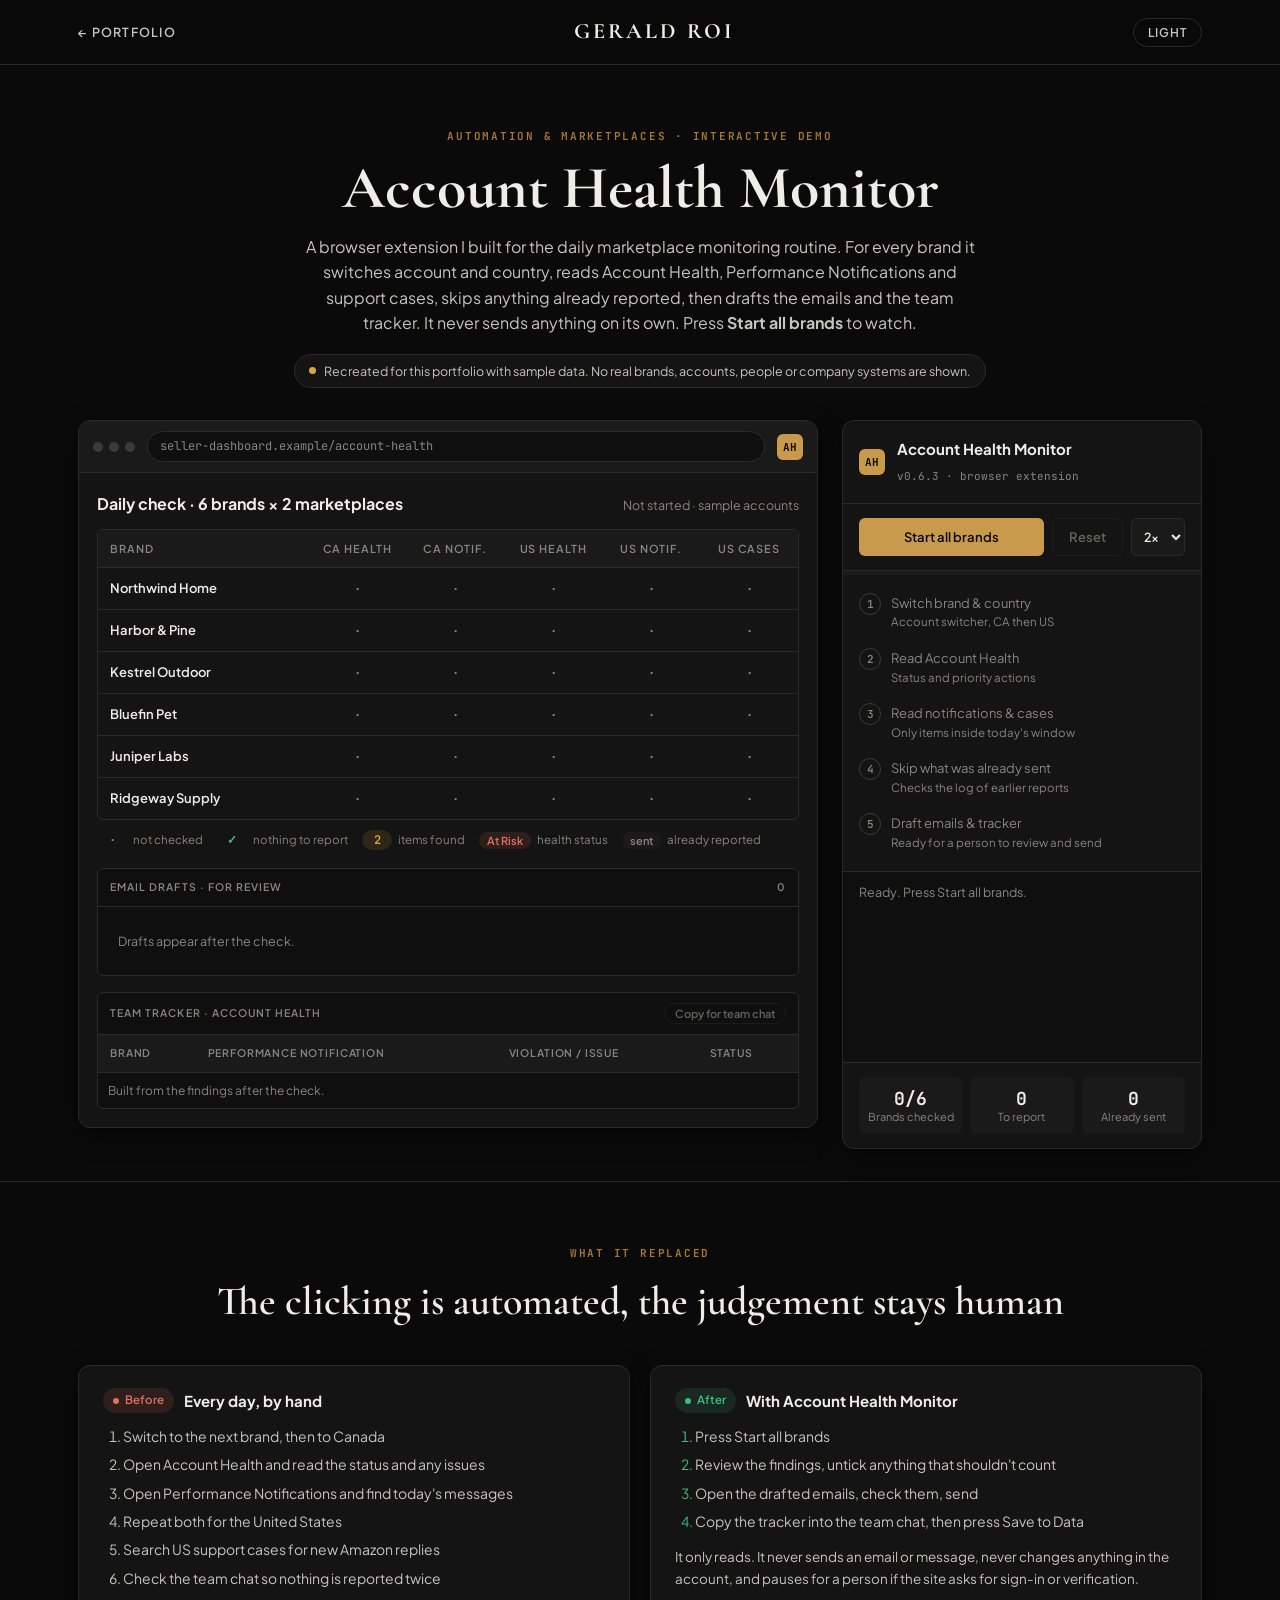
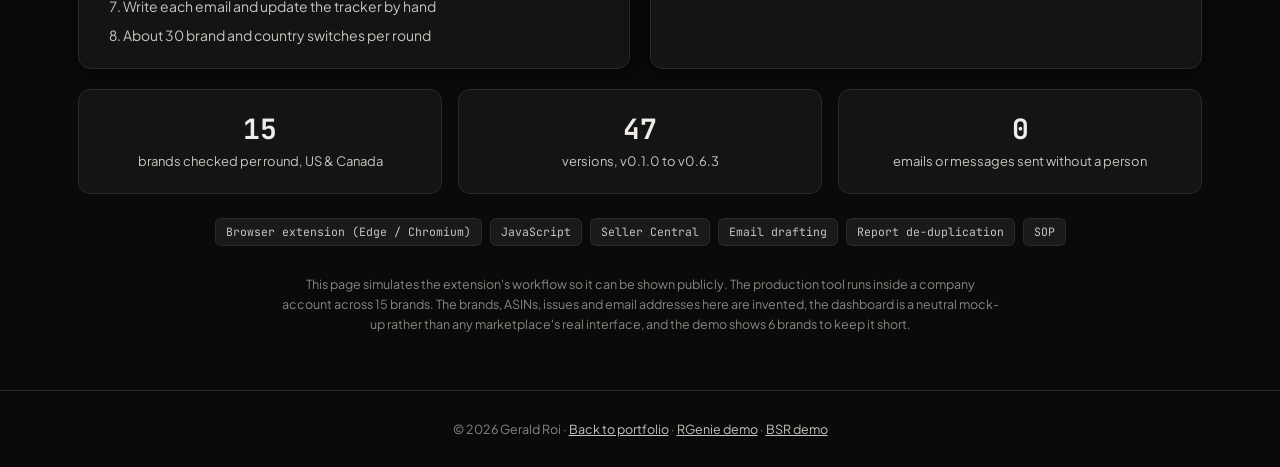
==== account-health-demo/index.html @ fee36bf5 "Add Account Health Monitor and BSR Monitoring demos; split their card - account-health-demo/: 6 samp" ====
<!DOCTYPE html>
<html lang="en">
<head>
  <meta charset="UTF-8">
  <meta name="viewport" content="width=device-width, initial-scale=1.0">
  <title>Account Health Monitor Demo | Gerald Roi</title>
  <meta name="description" content="Interactive demo of Account Health Monitor, a browser extension Gerald Roi built to run daily marketplace account health, notification and support case checks across many brands. Runs on sample data.">
  <meta name="theme-color" content="#0A0A0A">
  <meta property="og:type" content="website">
  <meta property="og:title" content="Account Health Monitor – Interactive Demo">
  <meta property="og:description" content="Watch a browser extension check 6 sample brands across two marketplaces, skip what was already reported, and draft the emails and team tracker. Sample data.">
  <meta property="og:url" content="https://dcxgerald.github.io/portfolio/account-health-demo/">
  <link rel="icon" href="data:image/svg+xml,%3Csvg xmlns='http://www.w3.org/2000/svg' viewBox='0 0 64 64'%3E%3Crect width='64' height='64' rx='12' fill='%230A0A0A'/%3E%3Ctext x='32' y='42' text-anchor='middle' font-family='Georgia,serif' font-size='28' font-weight='700' fill='%23C99A4B'%3EGR%3C/text%3E%3C/svg%3E">
  <link rel="preconnect" href="https://fonts.googleapis.com">
  <link rel="preconnect" href="https://fonts.gstatic.com" crossorigin>
  <link href="https://fonts.googleapis.com/css2?family=Cormorant+Garamond:wght@600;700&family=JetBrains+Mono:wght@400;500;600&family=Plus+Jakarta+Sans:wght@400;500;600;700&display=swap" rel="stylesheet">
  <script>
    (function(){ try { document.documentElement.setAttribute('data-theme', localStorage.getItem('theme') || 'dark'); } catch(e){ document.documentElement.setAttribute('data-theme','dark'); } })();
  </script>
  <link rel="stylesheet" href="../demo-assets/demo.css">
  <style>
    /* Brand x check grid */
    .grid-table { min-width: 0; table-layout: fixed; }
    .grid-table th, .grid-table td { text-align: center; padding: 10px 6px; }
    .grid-table th:first-child, .grid-table td:first-child { text-align: left; padding-left: 12px; width: 30%; }
    .grid-table td:first-child { color: var(--ink-primary); font-weight: 600; }
    .cell { display: inline-flex; min-width: 30px; justify-content: center; align-items: center; padding: 2px 8px; border-radius: 999px; font: 600 12px var(--font-mono); color: var(--ink-muted); white-space: nowrap; }
    .cell.busy { color: var(--info); background: var(--info-bg); animation: pulse 1s ease-in-out infinite; }
    .cell.clean { color: var(--ok); }
    .cell.found { color: var(--warn); background: var(--warn-bg); }
    .cell.risk { color: var(--bad); background: var(--bad-bg); font-family: var(--font-sans); font-size: 11px; }
    .cell.sent { color: var(--ink-muted); background: var(--bg-subtle); font-family: var(--font-sans); font-size: 11px; }
    .legend { display: flex; flex-wrap: wrap; gap: 6px 14px; margin-top: 10px; font-size: 11.5px; color: var(--ink-muted); }
    .legend span { display: inline-flex; gap: 6px; align-items: center; }

    /* Output area */
    .outputs { display: grid; grid-template-columns: minmax(0, 1fr); gap: 16px; padding: 0 18px 18px; }
    .out { min-width: 0; border: 1px solid var(--border-subtle); border-radius: var(--radius-sm); background: var(--bg-inset); }
    .out h3 { font-size: 10.5px; letter-spacing: .1em; text-transform: uppercase; color: var(--ink-muted); font-weight: 600; padding: 10px 12px; border-bottom: 1px solid var(--border-subtle); display: flex; justify-content: space-between; gap: 8px; align-items: center; }
    .out .empty { padding: 16px 12px; font-size: 12.5px; color: var(--ink-muted); }
    .drafts { list-style: none; padding: 8px; display: grid; gap: 8px; }
    .draft { border: 1px solid var(--border-subtle); border-radius: var(--radius-sm); background: var(--bg-surface); padding: 10px 12px; font-size: 12.5px; }
    .draft .to { font-size: 11.5px; color: var(--ink-muted); }
    .draft .subj { font-family: var(--font-mono); font-size: 12px; color: var(--ink-primary); margin-top: 3px; word-break: break-word; }
    .tracker { width: 100%; border-collapse: collapse; font-size: 12px; min-width: 520px; }
    .tracker th { font-size: 10.5px; }
    .tracker td { padding: 8px 10px; font-size: 12px; vertical-align: top; }
    .tracker tr.orange td { color: #E08A3C; font-weight: 700; }
    .tracker tr.blue td { color: #5B9BD5; font-weight: 700; }
    :root[data-theme="light"] .tracker tr.orange td { color: #B85F12; }
    :root[data-theme="light"] .tracker tr.blue td { color: #1F5F99; }
    .tracker td.issue { font-family: var(--font-mono); font-size: 11px; white-space: pre-line; }
    .copy-btn { background: none; border: 1px solid var(--border-subtle); color: var(--ink-secondary); border-radius: 999px; padding: 3px 10px; font: 600 11px var(--font-sans); letter-spacing: 0; text-transform: none; cursor: pointer; }
    .copy-btn:hover:not(:disabled) { color: var(--ink-primary); border-color: var(--border-strong); }
    .copy-btn:disabled { opacity: .45; cursor: not-allowed; }
    .chip-sent { display: inline-block; margin-left: 6px; font: 600 10.5px var(--font-sans); color: var(--ink-muted); background: var(--bg-subtle); border-radius: 999px; padding: 1px 8px; }
    @media (max-width: 640px) { .outputs { padding: 0 12px 12px; } .grid-table th, .grid-table td { padding: 8px 3px; font-size: 11px; } .grid-table th { font-size: 9.5px; letter-spacing: .02em; } .cell { min-width: 0; padding: 2px 5px; } }
  </style>
</head>
<body>
  <header>
    <div class="container nav">
      <a class="back" href="../#works">&larr; Portfolio</a>
      <a class="brand" href="../">Gerald Roi</a>
      <button class="theme-btn" id="themeBtn" type="button" aria-label="Switch between dark and light mode"></button>
    </div>
  </header>

  <main>
    <section class="intro container">
      <span class="eyebrow">Automation &amp; Marketplaces · Interactive demo</span>
      <h1>Account Health Monitor</h1>
      <p class="lead">A browser extension I built for the daily marketplace monitoring routine. For every brand it switches account and country, reads Account Health, Performance Notifications and support cases, skips anything already reported, then drafts the emails and the team tracker. It never sends anything on its own. Press <strong>Start all brands</strong> to watch.</p>
      <span class="notice"><span class="dot"></span>Recreated for this portfolio with sample data. No real brands, accounts, people or company systems are shown.</span>
    </section>

    <section class="container demo" aria-label="Account Health Monitor demo">
      <div class="panel">
        <div class="chrome-bar">
          <div class="lights" aria-hidden="true"><span></span><span></span><span></span></div>
          <div class="url" id="url">seller-dashboard.example/account-health</div>
          <div class="ext-icon" id="extIcon" title="Account Health Monitor" aria-hidden="true">AH</div>
        </div>
        <div class="portal">
          <div class="portal-title">
            <h2>Daily check · 6 brands × 2 marketplaces</h2>
            <span id="portalCount">Not started · sample accounts</span>
          </div>
          <div class="table-wrap">
            <table class="grid-table" aria-label="Check results by brand">
              <thead><tr><th>Brand</th><th>CA health</th><th>CA notif.</th><th>US health</th><th>US notif.</th><th>US cases</th></tr></thead>
              <tbody id="grid"></tbody>
            </table>
          </div>
          <div class="legend" aria-hidden="true">
            <span><span class="cell">·</span>not checked</span>
            <span><span class="cell clean">✓</span>nothing to report</span>
            <span><span class="cell found">2</span>items found</span>
            <span><span class="cell risk">At Risk</span>health status</span>
            <span><span class="cell sent">sent</span>already reported</span>
          </div>
        </div>
        <div class="outputs">
          <div class="out">
            <h3><span>Email drafts · for review</span><span id="draftCount">0</span></h3>
            <ul class="drafts" id="drafts"><li class="empty">Drafts appear after the check.</li></ul>
          </div>
          <div class="out">
            <h3><span>Team tracker · Account Health</span><button class="copy-btn" id="copyBtn" type="button" disabled>Copy for team chat</button></h3>
            <div class="table-wrap" style="border:0;border-radius:0">
              <table class="tracker">
                <thead><tr><th>Brand</th><th>Performance notification</th><th>Violation / issue</th><th>Status</th></tr></thead>
                <tbody id="tracker"><tr><td colspan="4" class="empty" style="color:var(--ink-muted)">Built from the findings after the check.</td></tr></tbody>
              </table>
            </div>
          </div>
        </div>
      </div>

      <aside class="panel popup" aria-label="Account Health Monitor extension panel">
        <div class="popup-top">
          <div class="ext-icon" aria-hidden="true">AH</div>
          <div><strong>Account Health Monitor</strong><small>v0.6.3 · browser extension</small></div>
        </div>
        <div class="controls">
          <button class="btn btn-primary" id="runBtn" type="button">Start all brands</button>
          <button class="btn btn-ghost" id="resetBtn" type="button" disabled>Reset</button>
          <select id="speed" aria-label="Playback speed">
            <option value="1">1x</option>
            <option value="2" selected>2x</option>
            <option value="4">4x</option>
          </select>
        </div>
        <div class="progress" aria-hidden="true"><div id="bar"></div></div>
        <ol class="steps" id="steps">
          <li data-step="1"><span class="n">1</span><span>Switch brand &amp; country<small>Account switcher, CA then US</small></span></li>
          <li data-step="2"><span class="n">2</span><span>Read Account Health<small>Status and priority actions</small></span></li>
          <li data-step="3"><span class="n">3</span><span>Read notifications &amp; cases<small>Only items inside today's window</small></span></li>
          <li data-step="4"><span class="n">4</span><span>Skip what was already sent<small>Checks the log of earlier reports</small></span></li>
          <li data-step="5"><span class="n">5</span><span>Draft emails &amp; tracker<small>Ready for a person to review and send</small></span></li>
        </ol>
        <ol class="log" id="log" aria-live="polite"><li class="idle">Ready. Press Start all brands.</li></ol>
        <div class="summary">
          <div class="stat"><b id="sBrands">0/6</b><span>Brands checked</span></div>
          <div class="stat"><b id="sItems">0</b><span>To report</span></div>
          <div class="stat"><b id="sSkipped">0</b><span>Already sent</span></div>
        </div>
      </aside>
    </section>

    <section class="explain">
      <div class="container">
        <div class="section-head">
          <span class="eyebrow">What it replaced</span>
          <h2>The clicking is automated, the judgement stays human</h2>
        </div>
        <div class="compare">
          <div class="panel">
            <h3><span class="pill s-review">Before</span> Every day, by hand</h3>
            <ol>
              <li>Switch to the next brand, then to Canada</li>
              <li>Open Account Health and read the status and any issues</li>
              <li>Open Performance Notifications and find today's messages</li>
              <li>Repeat both for the United States</li>
              <li>Search US support cases for new Amazon replies</li>
              <li>Check the team chat so nothing is reported twice</li>
              <li>Write each email and update the tracker by hand</li>
              <li>About 30 brand and country switches per round</li>
            </ol>
          </div>
          <div class="panel after">
            <h3><span class="pill s-up">After</span> With Account Health Monitor</h3>
            <ol>
              <li>Press Start all brands</li>
              <li>Review the findings, untick anything that shouldn't count</li>
              <li>Open the drafted emails, check them, send</li>
              <li>Copy the tracker into the team chat, then press Save to Data</li>
            </ol>
            <p style="margin-top:14px;font-size:13.5px;color:var(--ink-secondary)">It only reads. It never sends an email or message, never changes anything in the account, and pauses for a person if the site asks for sign-in or verification.</p>
          </div>
        </div>
        <div class="facts">
          <div class="fact"><b>15</b><span>brands checked per round, US &amp; Canada</span></div>
          <div class="fact"><b>47</b><span>versions, v0.1.0 to v0.6.3</span></div>
          <div class="fact"><b>0</b><span>emails or messages sent without a person</span></div>
        </div>
        <div class="tags">
          <span>Browser extension (Edge / Chromium)</span><span>JavaScript</span><span>Seller Central</span><span>Email drafting</span><span>Report de-duplication</span><span>SOP</span>
        </div>
        <p class="disclaimer">This page simulates the extension's workflow so it can be shown publicly. The production tool runs inside a company account across 15 brands. The brands, ASINs, issues and email addresses here are invented, the dashboard is a neutral mock-up rather than any marketplace's real interface, and the demo shows 6 brands to keep it short.</p>
      </div>
    </section>
  </main>

  <footer>
    <div class="container">© 2026 Gerald Roi · <a href="../">Back to portfolio</a> · <a href="../rgenie-demo/">RGenie demo</a> · <a href="../bsr-demo/">BSR demo</a></div>
  </footer>

  <script>
    (function(){
      var root = document.documentElement, meta = document.querySelector('meta[name="theme-color"]');
      function setTheme(t){ root.setAttribute('data-theme', t); try { localStorage.setItem('theme', t); } catch(e){} if (meta) meta.setAttribute('content', t === 'light' ? '#F6F3EE' : '#0A0A0A'); }
      setTheme(root.getAttribute('data-theme') || 'dark');
      document.getElementById('themeBtn').addEventListener('click', function(){ setTheme(root.getAttribute('data-theme') === 'light' ? 'dark' : 'light'); });
    })();

    // ---- Sample data (invented) ----
    // Each brand: what the check finds in each column.
    // health: 'Healthy' or 'At Risk' (+ issue). notif / cases: list of items; sent:true = already reported earlier today.
    var BRANDS = [
      { name: 'Northwind Home',  ca: { health: 'Healthy', notif: [] }, us: { health: 'Healthy', notif: [] }, cases: [] },
      { name: 'Harbor & Pine',   ca: { health: 'Healthy', notif: [] },
        us: { health: 'At Risk', issue: { asin: 'B0SAMPLE1A', title: 'Product Safety and Compliance' },
              notif: [{ asin: 'B0SAMPLE2B', title: 'Listing removed: missing safety information' }] }, cases: [] },
      { name: 'Kestrel Outdoor', ca: { health: 'Healthy', notif: [{ asin: 'B0SAMPLE4D', title: 'Pricing error alert', sent: 'colleague, 6:00 AM' }] },
        us: { health: 'Healthy', notif: [] }, cases: [] },
      { name: 'Bluefin Pet',     ca: { health: 'Healthy', notif: [] }, us: { health: 'Healthy', notif: [] },
        cases: [{ asin: 'B0SAMPLE3C', title: 'ASIN : B0SAMPLE3C - Investigation', kind: 'New' }] },
      { name: 'Juniper Labs',    ca: { health: 'Healthy', notif: [] }, us: { health: 'Healthy', notif: [] }, cases: [] },
      { name: 'Ridgeway Supply', ca: { health: 'At Risk', issue: { asin: '', title: 'Canada identity verification' }, notif: [] },
        us: { health: 'Healthy', notif: [{ asin: 'B0SAMPLE5E', title: 'Inauthentic item complaint' }, { asin: 'B0SAMPLE6F', title: 'Restricted product policy' }] }, cases: [] }
    ];
    var COLS = ['caH', 'caN', 'usH', 'usN', 'cases'];

    var $ = function(id){ return document.getElementById(id); };
    var running = false, runId = 0, t0 = 0;
    var reduceMotion = window.matchMedia && window.matchMedia('(prefers-reduced-motion: reduce)').matches;
    function sleep(ms, id){ var sp = parseFloat($('speed').value) || 1; var d = reduceMotion ? 30 : ms / sp; return new Promise(function(res, rej){ setTimeout(function(){ id === runId ? res() : rej('cancelled'); }, d); }); }
    function el(tag, cls, text){ var e = document.createElement(tag); if (cls) e.className = cls; if (text != null) e.textContent = text; return e; }
    function slug(s){ return s.replace(/\W/g, '_'); }

    function renderGrid(){
      var tb = $('grid'); tb.innerHTML = '';
      BRANDS.forEach(function(b){
        var tr = el('tr'); tr.id = 'b-' + slug(b.name);
        tr.appendChild(el('td', null, b.name));
        COLS.forEach(function(c){ var td = el('td'); td.appendChild(el('span', 'cell', '·')); td.id = 'c-' + slug(b.name) + '-' + c; tr.appendChild(td); });
        tb.appendChild(tr);
      });
    }
    function setCell(b, c, cls, text){ var td = $('c-' + slug(b.name) + '-' + c); td.innerHTML = ''; td.appendChild(el('span', 'cell ' + (cls || ''), text)); }
    function log(text, kind){ var ul = $('log'); var idle = ul.querySelector('.idle'); if (idle) idle.remove(); var li = el('li'); li.appendChild(el('span', 't', ((performance.now() - t0) / 1000).toFixed(1) + 's')); li.appendChild(el('span', kind || null, text)); ul.appendChild(li); ul.scrollTop = ul.scrollHeight; }
    function setStep(n){ document.querySelectorAll('#steps li').forEach(function(li){ var s = +li.dataset.step; li.classList.toggle('ok', s < n); li.classList.toggle('now', s === n); if (s === n) li.setAttribute('aria-current', 'step'); else li.removeAttribute('aria-current'); }); }
    function highlight(b){ document.querySelectorAll('#grid tr').forEach(function(r){ r.classList.remove('active'); }); if (b) $('b-' + slug(b.name)).classList.add('active'); }

    function reset(){
      runId++; running = false;
      renderGrid();
      $('drafts').innerHTML = '<li class="empty">Drafts appear after the check.</li>'; $('draftCount').textContent = '0';
      $('tracker').innerHTML = '<tr><td colspan="4" style="color:var(--ink-muted)">Built from the findings after the check.</td></tr>';
      $('copyBtn').disabled = true; $('copyBtn').textContent = 'Copy for team chat';
      $('log').innerHTML = '<li class="idle">Ready. Press Start all brands.</li>';
      $('sBrands').textContent = '0/6'; $('sItems').textContent = '0'; $('sSkipped').textContent = '0';
      $('portalCount').textContent = 'Not started · sample accounts'; $('url').textContent = 'seller-dashboard.example/account-health';
      setStep(0); $('bar').style.width = '0';
      $('runBtn').disabled = false; $('runBtn').textContent = 'Start all brands'; $('resetBtn').disabled = true; $('extIcon').classList.remove('busy');
    }

    var counts;
    async function checkCountry(b, cc, id){
      var key = cc === 'CA' ? 'ca' : 'us', d = b[key], hCol = key + 'H', nCol = key + 'N';
      setStep(1); $('url').textContent = 'seller-dashboard.example/switch?account=' + encodeURIComponent(b.name) + '&mkt=' + cc;
      setCell(b, hCol, 'busy', '…'); await sleep(420, id);
      setStep(2); await sleep(380, id);
      if (d.health === 'Healthy') setCell(b, hCol, 'clean', '✓');
      else { setCell(b, hCol, 'risk', d.health); counts.items++; log(b.name + ' ' + cc + ': ' + d.health + ', ' + d.issue.title, 'warn'); }
      setStep(3); setCell(b, nCol, 'busy', '…'); await sleep(420, id);
      var fresh = d.notif.filter(function(n){ return !n.sent; }), old = d.notif.filter(function(n){ return n.sent; });
      if (old.length) { setStep(4); await sleep(300, id); old.forEach(function(n){ counts.skipped++; log(b.name + ' ' + cc + ': "' + n.title + '" already sent by ' + n.sent + ', skipped'); }); }
      if (fresh.length) { setCell(b, nCol, 'found', String(fresh.length)); counts.items += fresh.length; fresh.forEach(function(n){ log(b.name + ' ' + cc + ': ' + n.title + ' (' + n.asin + ')', 'info'); }); }
      else if (old.length) setCell(b, nCol, 'sent', 'sent');
      else setCell(b, nCol, 'clean', '✓');
    }

    async function run(){
      if (running) return;
      reset(); var id = runId; running = true; counts = { items: 0, skipped: 0, brands: 0 };
      $('runBtn').disabled = true; $('runBtn').textContent = 'Checking…'; $('resetBtn').disabled = false; $('extIcon').classList.add('busy');
      t0 = performance.now();
      try {
        log('Date window: today only. Checking 6 brands.', 'info');
        for (var i = 0; i < BRANDS.length; i++) {
          var b = BRANDS[i]; highlight(b); $('portalCount').textContent = 'Checking ' + b.name + ' (' + (i + 1) + '/6)';
          await checkCountry(b, 'CA', id);
          await checkCountry(b, 'US', id);
          setStep(3); setCell(b, 'cases', 'busy', '…'); $('url').textContent = 'seller-dashboard.example/support-cases?q=ASIN'; await sleep(420, id);
          if (b.cases.length) { setCell(b, 'cases', 'found', String(b.cases.length)); counts.items += b.cases.length; b.cases.forEach(function(c){ log(b.name + ': new Amazon reply on "' + c.title + '"', 'info'); }); }
          else setCell(b, 'cases', 'clean', '✓');
          counts.brands++; $('sBrands').textContent = counts.brands + '/6'; $('sItems').textContent = String(counts.items); $('sSkipped').textContent = String(counts.skipped);
          $('bar').style.width = ((i + 1) / BRANDS.length * 85) + '%';
        }
        highlight(null);
        setStep(5); log('Drafting emails and tracker …', 'info'); await sleep(600, id);
        buildDrafts(); await sleep(400, id); buildTracker();
        setStep(6); $('bar').style.width = '100%';
        $('portalCount').textContent = 'Done · ' + counts.items + ' to report · ' + counts.skipped + ' already sent';
        $('url').textContent = 'seller-dashboard.example/account-health';
        log('Done in ' + ((performance.now() - t0) / 1000).toFixed(1) + 's. Nothing was sent: drafts are waiting for review.', 'ok');
        $('runBtn').disabled = false; $('runBtn').textContent = 'Run again'; $('extIcon').classList.remove('busy'); running = false;
        $('copyBtn').disabled = false;
      } catch (e) { /* reset during run */ }
    }

    function subjectFor(b, cc, items){
      return items.map(function(it){ return b.name + ' ' + cc + ' - ' + (it.asin ? it.asin + ' (Product name...) - ' : '') + it.title; }).join(' & ');
    }
    function buildDrafts(){
      var list = [];
      BRANDS.forEach(function(b){
        ['ca', 'us'].forEach(function(k){
          var cc = k.toUpperCase(), d = b[k], items = [];
          if (d.issue) items.push(d.issue);
          d.notif.forEach(function(n){ if (!n.sent) items.push(n); });
          if (items.length) list.push({ to: 'brand-manager@' + b.name.toLowerCase().replace(/[^a-z0-9]+/g, '') + '.example', subj: subjectFor(b, cc, items) });
        });
        b.cases.forEach(function(c){ list.push({ to: 'support-team@example.com', subj: b.name + ' US - ' + c.title + ' (' + c.kind + ')' }); });
      });
      var ul = $('drafts'); ul.innerHTML = '';
      list.forEach(function(d){ var li = el('li', 'draft'); li.appendChild(el('div', 'to', 'To: ' + d.to)); li.appendChild(el('div', 'subj', d.subj)); ul.appendChild(li); });
      $('draftCount').textContent = String(list.length);
      log(list.length + ' email drafts ready for review.', 'ok');
    }
    var trackerRows = [];
    function buildTracker(){
      trackerRows = BRANDS.map(function(b){
        var lines = [], status = [], notifSent = false, hasNotif = false;
        ['ca', 'us'].forEach(function(k){
          var cc = k.toUpperCase(), d = b[k], parts = [];
          if (d.issue) parts.push(b.name + ' ' + cc + ' - ' + (d.issue.asin ? d.issue.asin + ' (Product name...) - ' : '') + d.issue.title);
          d.notif.forEach(function(n){ if (n.sent) notifSent = true; else { hasNotif = true; parts.push(b.name + ' ' + cc + ' - ' + n.asin + ' - ' + n.title); } });
          if (parts.length) lines.push(parts.join('\n'));
          if (d.health !== 'Healthy') status.push(cc + ' - ' + d.health);
        });
        var st = status.length ? status.join(', ') : 'Healthy';
        var pn = hasNotif || lines.length ? 'Brand has been informed' : 'No New Notification';
        var cls = status.length ? 'orange' : (lines.length ? 'blue' : '');
        return { brand: b.name, pn: pn, issue: lines.join('\n\n') || '—', status: st, cls: cls, sent: notifSent };
      });
      var tb = $('tracker'); tb.innerHTML = '';
      trackerRows.forEach(function(r){
        var tr = el('tr', r.cls);
        var td0 = el('td', null, r.brand); if (r.sent) td0.appendChild(el('span', 'chip-sent', 'earlier item already sent'));
        tr.appendChild(td0); tr.appendChild(el('td', null, r.pn)); tr.appendChild(el('td', 'issue', r.issue)); tr.appendChild(el('td', null, r.status));
        tb.appendChild(tr);
      });
      log('Tracker built: orange = health problem, blue = notification.', 'ok');
    }
    $('copyBtn').addEventListener('click', function(){
      var text = 'Good Morning, Team! Here are the notifications we received for this interval: (SAMPLE DATA)\n\nBRAND\tPerformance Notification\tViolation/Issue\tStatus\n' +
        trackerRows.map(function(r){ return [r.brand, r.pn, r.issue.replace(/\n+/g, ' | '), r.status].join('\t'); }).join('\n');
      var btn = this;
      function done(ok){ btn.textContent = ok ? 'Copied (sample)' : 'Copy not allowed here'; setTimeout(function(){ btn.textContent = 'Copy for team chat'; }, 1800); }
      try { navigator.clipboard.writeText(text).then(function(){ done(true); }, function(){ done(false); }); } catch (e) { done(false); }
    });

    $('runBtn').addEventListener('click', run);
    $('resetBtn').addEventListener('click', reset);
    reset();
  </script>
</body>
</html>
---- demo-assets/demo.css ----
/* Shared styles for the portfolio's interactive extension demos */
:root {
  --bg: #0A0A0A; --bg-surface: #141414; --bg-subtle: #1A1A1A; --bg-inset: #0F0F0F;
  --border-subtle: #2A2A2A; --border-strong: #3A3A3A;
  --ink-primary: #F0EDE8; --ink-secondary: #C8C4BE; --ink-muted: #8A857F;
  --accent-bronze: #C99A4B; --accent-bronze-dark: #A87A35; --on-accent: #0A0A0A;
  --accent-navy: #7FA6CC;
  --ok: #3DBE7A; --ok-bg: rgba(61,190,122,.12);
  --info: #7FA6CC; --info-bg: rgba(127,166,204,.14);
  --warn: #D9A441; --warn-bg: rgba(217,164,65,.13);
  --bad: #E0705F; --bad-bg: rgba(224,112,95,.13);
  --header-bg: rgba(10,10,10,.94);
  --shadow: 0 1px 3px rgba(0,0,0,.4), 0 8px 24px rgba(0,0,0,.35);
  --font-serif: 'Cormorant Garamond', Georgia, serif;
  --font-sans: 'Plus Jakarta Sans', system-ui, sans-serif;
  --font-mono: 'JetBrains Mono', ui-monospace, monospace;
  --radius: 12px; --radius-sm: 6px;
  color-scheme: dark;
}
:root[data-theme="light"] {
  --bg: #F6F3EE; --bg-surface: #FFFFFF; --bg-subtle: #EEEAE3; --bg-inset: #F9F7F3;
  --border-subtle: #DDD7CD; --border-strong: #C4BDB0;
  --ink-primary: #1A1A1A; --ink-secondary: #45413C; --ink-muted: #6E6860;
  --accent-bronze: #8A6228; --accent-bronze-dark: #8A6228; --on-accent: #FFFFFF;
  --accent-navy: #2A4A6A;
  --ok: #1F7A4B; --ok-bg: rgba(31,122,75,.10);
  --info: #2A4A6A; --info-bg: rgba(42,74,106,.10);
  --warn: #8A5A12; --warn-bg: rgba(176,120,20,.12);
  --bad: #A63A2B; --bad-bg: rgba(166,58,43,.10);
  --header-bg: rgba(246,243,238,.94);
  --shadow: 0 1px 3px rgba(0,0,0,.08), 0 8px 24px rgba(0,0,0,.08);
  color-scheme: light;
}
* { box-sizing: border-box; margin: 0; padding: 0; }
body { background: var(--bg); color: var(--ink-primary); font-family: var(--font-sans); line-height: 1.6; -webkit-font-smoothing: antialiased; }
.container { max-width: 1180px; margin: 0 auto; padding: 0 28px; }
a { color: inherit; }
.mono { font-family: var(--font-mono); }

header { position: sticky; top: 0; z-index: 50; background: var(--header-bg); backdrop-filter: blur(14px); border-bottom: 1px solid var(--border-subtle); }
.nav { display: flex; align-items: center; justify-content: space-between; height: 64px; gap: 16px; }
.back { text-decoration: none; font-size: 12.5px; font-weight: 600; letter-spacing: .1em; text-transform: uppercase; color: var(--ink-secondary); }
.back:hover { color: var(--ink-primary); }
.brand { font-family: var(--font-serif); font-size: 22px; font-weight: 700; letter-spacing: .14em; text-transform: uppercase; text-decoration: none; }
.theme-btn { background: none; border: 1px solid var(--border-subtle); color: var(--ink-secondary); border-radius: 999px; padding: 6px 14px; font: 600 12px var(--font-sans); letter-spacing: .08em; text-transform: uppercase; cursor: pointer; }
.theme-btn:hover { color: var(--ink-primary); border-color: var(--border-strong); }
.theme-btn::before { content: "Light"; }
:root[data-theme="light"] .theme-btn::before { content: "Dark"; }

.intro { padding: 56px 0 32px; text-align: center; }
.eyebrow { font-family: var(--font-mono); font-size: 11px; letter-spacing: .16em; text-transform: uppercase; color: var(--accent-bronze-dark); font-weight: 600; }
h1 { font-family: var(--font-serif); font-size: clamp(38px, 6vw, 60px); line-height: 1.05; margin: 10px 0 14px; font-weight: 700; }
.lead { max-width: 680px; margin: 0 auto; color: var(--ink-secondary); font-size: 16px; }
.notice { display: inline-flex; gap: 8px; align-items: center; margin-top: 18px; padding: 6px 14px; border-radius: 999px; border: 1px solid var(--border-subtle); background: var(--bg-surface); font-size: 12.5px; color: var(--ink-secondary); }
.notice .dot { width: 7px; height: 7px; border-radius: 50%; background: var(--warn); }

/* Demo layout */
.demo { display: grid; grid-template-columns: minmax(0, 1fr) 360px; gap: 24px; align-items: start; padding-bottom: 32px; }
.panel { background: var(--bg-surface); border: 1px solid var(--border-subtle); border-radius: var(--radius); box-shadow: var(--shadow); overflow: hidden; }
.panel-head { display: flex; align-items: center; justify-content: space-between; gap: 10px; padding: 12px 16px; border-bottom: 1px solid var(--border-subtle); font-size: 12px; font-weight: 600; letter-spacing: .08em; text-transform: uppercase; color: var(--ink-muted); }

/* Mock browser */
.chrome-bar { display: flex; align-items: center; gap: 12px; padding: 10px 14px; background: var(--bg-subtle); border-bottom: 1px solid var(--border-subtle); }
.lights { display: flex; gap: 6px; }
.lights span { width: 10px; height: 10px; border-radius: 50%; background: var(--border-strong); }
.url { flex: 1; min-width: 0; font-family: var(--font-mono); font-size: 12px; color: var(--ink-muted); background: var(--bg-inset); border: 1px solid var(--border-subtle); border-radius: 999px; padding: 5px 12px; white-space: nowrap; overflow: hidden; text-overflow: ellipsis; }
.ext-icon { width: 26px; height: 26px; border-radius: 6px; display: grid; place-items: center; background: var(--accent-bronze); color: var(--on-accent); font: 700 11px var(--font-mono); flex: none; }
.ext-icon.busy { animation: pulse 1s ease-in-out infinite; }
@keyframes pulse { 50% { opacity: .55; } }

.portal { padding: 18px; }
.portal-title { display: flex; align-items: baseline; justify-content: space-between; gap: 12px; flex-wrap: wrap; margin-bottom: 12px; }
.portal-title h2 { font-size: 16px; font-weight: 700; }
.portal-title span { font-size: 12.5px; color: var(--ink-muted); }
.table-wrap { overflow-x: auto; border: 1px solid var(--border-subtle); border-radius: var(--radius-sm); }
table { width: 100%; border-collapse: collapse; font-size: 13px; min-width: 480px; }
th { text-align: left; font-size: 11px; letter-spacing: .08em; text-transform: uppercase; color: var(--ink-muted); font-weight: 600; padding: 10px 12px; background: var(--bg-subtle); border-bottom: 1px solid var(--border-subtle); }
td { padding: 11px 12px; border-bottom: 1px solid var(--border-subtle); color: var(--ink-secondary); vertical-align: middle; }
tr:last-child td { border-bottom: 0; }
td.id { font-family: var(--font-mono); font-size: 12.5px; color: var(--ink-primary); }
td.num { text-align: right; font-variant-numeric: tabular-nums; }
th.num { text-align: right; }
tr.active td { background: var(--info-bg); }
tr { transition: background-color .3s ease; }

.pill { display: inline-flex; align-items: center; gap: 6px; padding: 3px 10px; border-radius: 999px; font-size: 11.5px; font-weight: 600; white-space: nowrap; }
.pill::before { content: ""; width: 6px; height: 6px; border-radius: 50%; background: currentColor; }
.s-need { color: var(--warn); background: var(--warn-bg); }
.s-match { color: var(--info); background: var(--info-bg); }
.s-up { color: var(--ok); background: var(--ok-bg); }
.s-review { color: var(--bad); background: var(--bad-bg); }

.sub-grid { display: grid; grid-template-columns: 1fr 1fr; gap: 16px; padding: 0 18px 18px; }
.mini { border: 1px solid var(--border-subtle); border-radius: var(--radius-sm); background: var(--bg-inset); min-height: 210px; }
.mini h3 { gap: 8px; white-space: nowrap; font-size: 10.5px; letter-spacing: .1em; text-transform: uppercase; color: var(--ink-muted); font-weight: 600; padding: 10px 12px; border-bottom: 1px solid var(--border-subtle); display: flex; justify-content: space-between; }
.mini ul { list-style: none; padding: 6px; }
.mini li { display: flex; justify-content: space-between; align-items: center; gap: 8px; padding: 7px 8px; border-radius: 4px; font-family: var(--font-mono); font-size: 12px; color: var(--ink-secondary); transition: background-color .3s ease, color .3s ease; }
.mini li .tag { font-family: var(--font-sans); font-size: 11px; font-weight: 600; color: var(--ink-muted); white-space: nowrap; }
.mini li.reading { background: var(--info-bg); color: var(--ink-primary); }
.mini li.done .tag { color: var(--ok); }
.mini li.miss .tag { color: var(--bad); }
.mini .empty { padding: 18px 12px; font-family: var(--font-sans); font-size: 12.5px; color: var(--ink-muted); }

/* Extension popup */
.popup { position: sticky; top: 84px; }
.popup-top { display: flex; align-items: center; gap: 12px; padding: 16px; border-bottom: 1px solid var(--border-subtle); }
.popup-top strong { display: block; font-size: 15px; }
.popup-top small { font-family: var(--font-mono); font-size: 11px; color: var(--ink-muted); }
.controls { display: flex; gap: 8px; padding: 14px 16px; border-bottom: 1px solid var(--border-subtle); align-items: center; flex-wrap: wrap; }
.btn { border: 1px solid transparent; border-radius: var(--radius-sm); padding: 10px 16px; font: 600 13px var(--font-sans); cursor: pointer; transition: transform .15s ease, background-color .15s ease, opacity .15s ease; }
.btn:focus-visible, .theme-btn:focus-visible, select:focus-visible, .back:focus-visible { outline: 2px solid var(--accent-bronze); outline-offset: 2px; }
.btn-primary { background: var(--accent-bronze); color: var(--on-accent); flex: 1; }
.btn-primary:hover:not(:disabled) { transform: translateY(-1px); }
.btn-ghost { background: transparent; border-color: var(--border-subtle); color: var(--ink-secondary); }
.btn-ghost:hover:not(:disabled) { border-color: var(--border-strong); color: var(--ink-primary); }
.btn:disabled { opacity: .45; cursor: not-allowed; }
select { background: var(--bg-subtle); color: var(--ink-primary); border: 1px solid var(--border-subtle); border-radius: var(--radius-sm); padding: 9px 8px; font: 600 12.5px var(--font-sans); }

.progress { height: 4px; background: var(--bg-subtle); }
.progress div { height: 100%; width: 0; background: var(--accent-bronze); transition: width .35s ease; }

.steps { list-style: none; padding: 12px 16px; display: grid; gap: 4px; border-bottom: 1px solid var(--border-subtle); }
.steps li { display: grid; grid-template-columns: 22px 1fr; gap: 10px; align-items: start; padding: 6px 0; font-size: 13px; color: var(--ink-muted); }
.steps li .n { width: 22px; height: 22px; border-radius: 50%; border: 1px solid var(--border-strong); display: grid; place-items: center; font: 600 11px var(--font-mono); }
.steps li.now { color: var(--ink-primary); }
.steps li.now .n { border-color: var(--accent-bronze); color: var(--accent-bronze); }
.steps li.ok { color: var(--ink-secondary); }
.steps li.ok .n { background: var(--ok); border-color: var(--ok); color: var(--bg-surface); }
.steps li small { display: block; font-size: 11.5px; color: var(--ink-muted); }

.log { list-style: none; height: 190px; overflow-y: auto; padding: 10px 16px; font-family: var(--font-mono); font-size: 11.5px; line-height: 1.55; color: var(--ink-secondary); background: var(--bg-inset); }
.log li { padding: 1px 0; }
.log .t { color: var(--ink-muted); margin-right: 6px; }
.log .ok { color: var(--ok); } .log .warn { color: var(--bad); } .log .info { color: var(--info); }
.log .idle { color: var(--ink-muted); font-family: var(--font-sans); font-size: 12.5px; }

.summary { padding: 14px 16px; display: grid; grid-template-columns: repeat(3, 1fr); gap: 8px; border-top: 1px solid var(--border-subtle); }
.stat { background: var(--bg-subtle); border-radius: var(--radius-sm); padding: 10px 8px; text-align: center; }
.stat b { display: block; font: 700 18px var(--font-mono); color: var(--ink-primary); font-variant-numeric: tabular-nums; }
.stat span { font-size: 11px; color: var(--ink-muted); line-height: 1.3; display: block; }

/* Explainer */
section.explain { padding: 56px 0; border-top: 1px solid var(--border-subtle); }
.section-head { text-align: center; margin-bottom: 32px; }
.section-head h2 { font-family: var(--font-serif); font-size: clamp(30px, 4vw, 40px); font-weight: 600; margin-top: 6px; }
.compare { display: grid; grid-template-columns: 1fr 1fr; gap: 20px; }
.compare .panel { padding: 22px 24px; }
.compare h3 { font-size: 15px; margin-bottom: 12px; display: flex; align-items: center; gap: 10px; }
.compare ol { padding-left: 20px; color: var(--ink-secondary); font-size: 14px; display: grid; gap: 6px; }
.compare .after ol li::marker { color: var(--ok); }
.facts { display: grid; grid-template-columns: repeat(3, 1fr); gap: 16px; margin-top: 20px; }
.fact { background: var(--bg-surface); border: 1px solid var(--border-subtle); border-radius: var(--radius); padding: 20px; text-align: center; }
.fact b { display: block; font: 700 28px var(--font-mono); color: var(--ink-primary); }
.fact span { font-size: 13px; color: var(--ink-secondary); }
.tags { display: flex; flex-wrap: wrap; gap: 8px; justify-content: center; margin-top: 24px; }
.tags span { font-family: var(--font-mono); font-size: 11.5px; padding: 4px 10px; border: 1px solid var(--border-subtle); border-radius: var(--radius-sm); background: var(--bg-subtle); color: var(--ink-secondary); }
.disclaimer { margin-top: 28px; text-align: center; font-size: 12.5px; color: var(--ink-muted); max-width: 720px; margin-left: auto; margin-right: auto; }
footer { border-top: 1px solid var(--border-subtle); padding: 28px 0; text-align: center; font-size: 12.5px; color: var(--ink-muted); }
footer a { color: var(--ink-secondary); }

@media (max-width: 960px) {
  .demo { grid-template-columns: 1fr; }
  .popup { position: static; order: -1; }
}
@media (max-width: 640px) {
  .container { padding: 0 16px; }
  .intro { padding: 36px 0 24px; }
  .brand { display: none; }
  .sub-grid { grid-template-columns: 1fr; padding: 0 12px 12px; }
  .portal { padding: 12px; }
  .compare, .facts { grid-template-columns: 1fr; }
  .log { height: 160px; }
  table { min-width: 0; font-size: 12px; }
  .hide-sm { display: none; }
  th, td { padding: 9px 8px; }
  td.id { font-size: 11.5px; }
}
@media (prefers-reduced-motion: reduce) {
  *, *::before, *::after { transition: none !important; animation: none !important; }
}
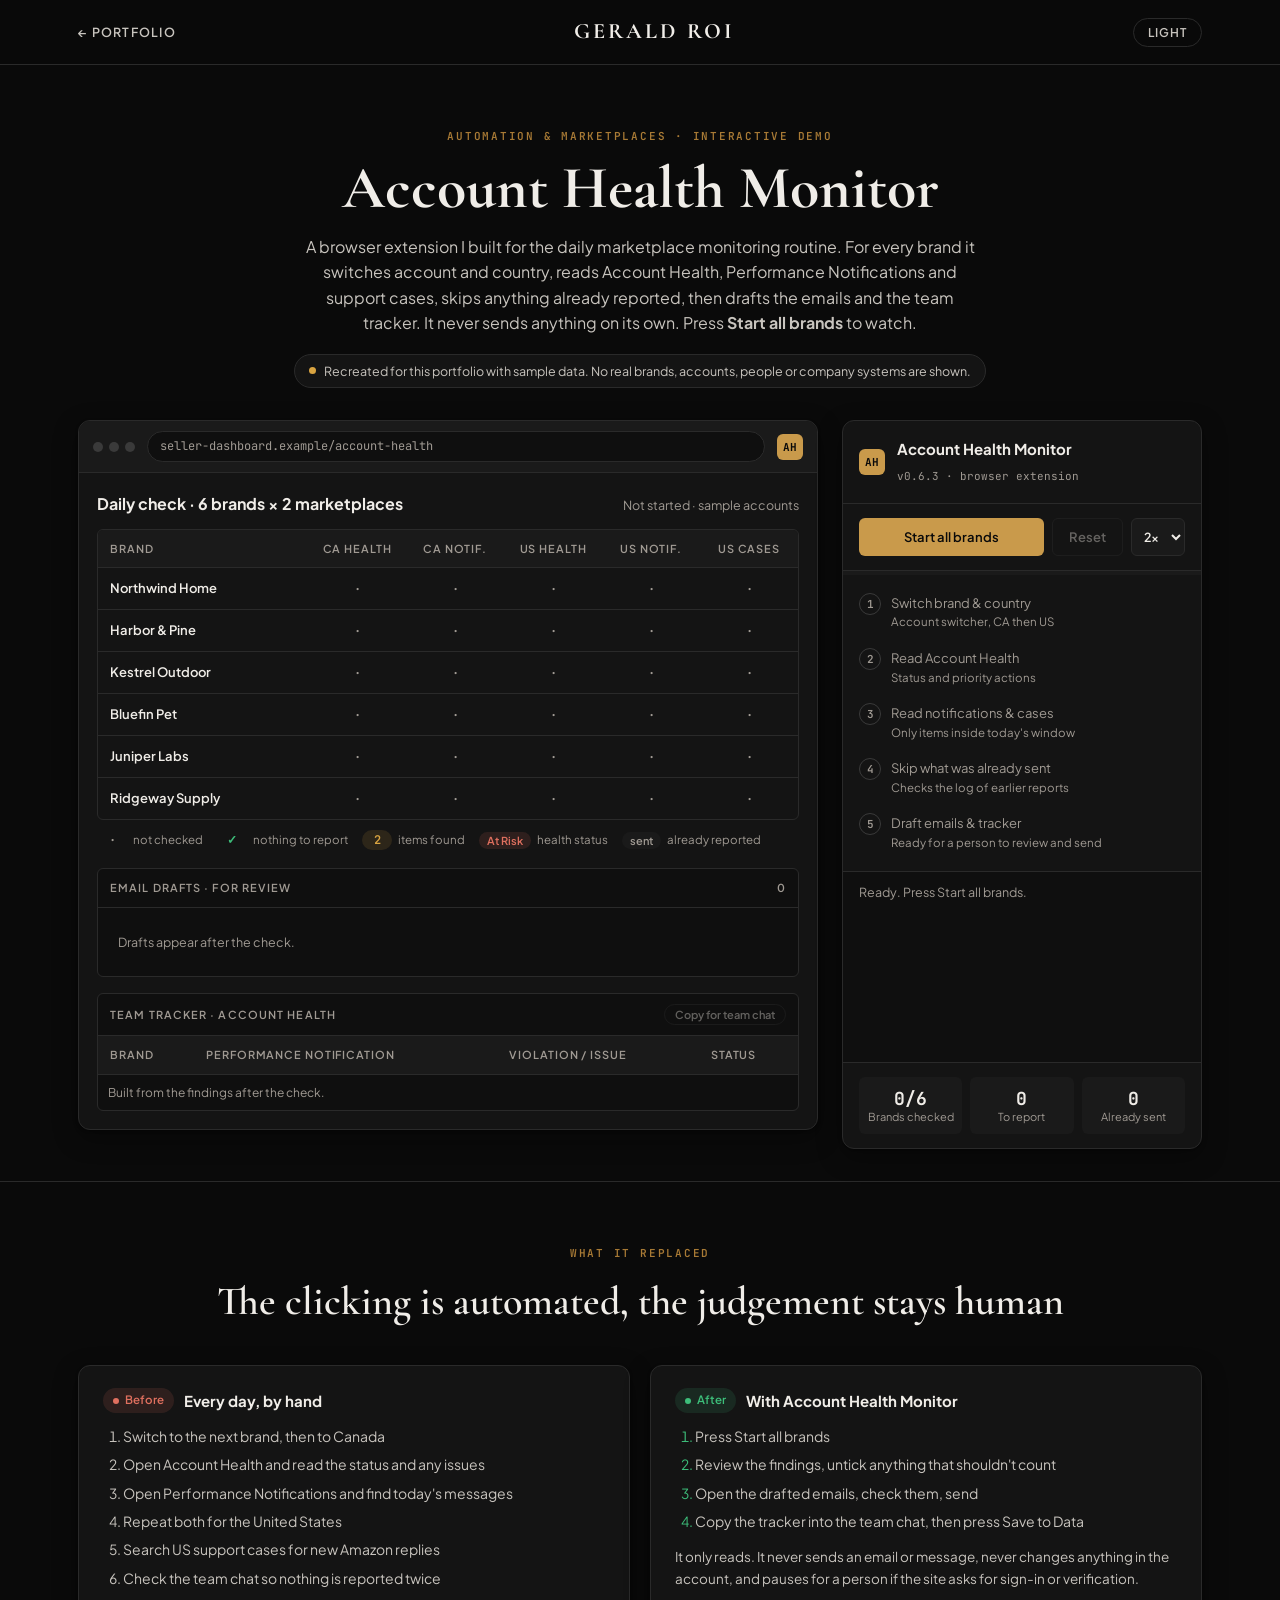
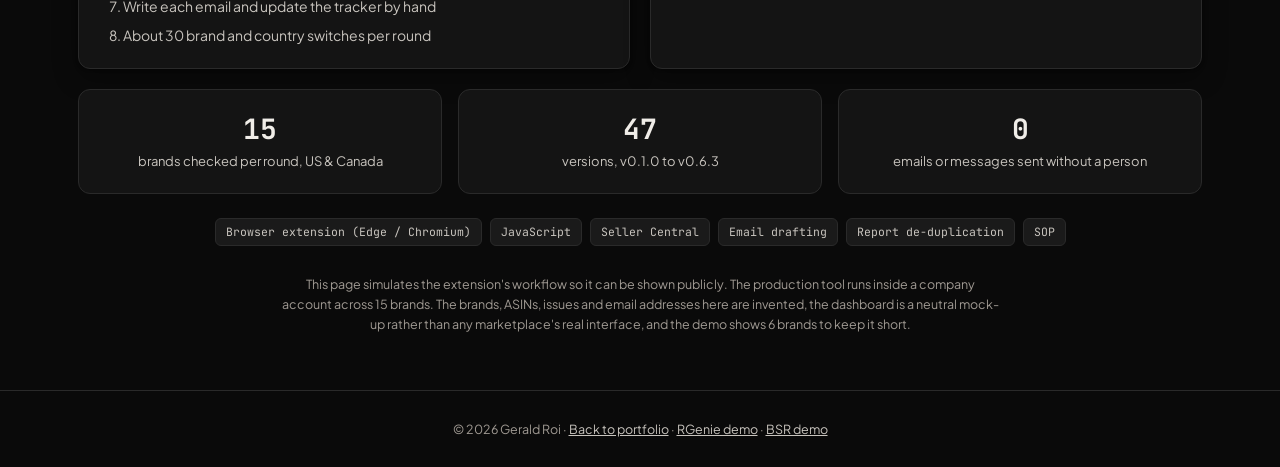
==== commit 90931039: "QA fixes, Casper Bot card, share image; remove floating theme button - Dark mode: secondary grey tex" ====
--- a/account-health-demo/index.html
+++ b/account-health-demo/index.html
@@ -10,6 +10,8 @@
   <meta property="og:title" content="Account Health Monitor – Interactive Demo">
   <meta property="og:description" content="Watch a browser extension check 6 sample brands across two marketplaces, skip what was already reported, and draft the emails and team tracker. Sample data.">
   <meta property="og:url" content="https://dcxgerald.github.io/portfolio/account-health-demo/">
+  <meta property="og:image" content="https://dcxgerald.github.io/portfolio/og-image.png">
+  <meta name="twitter:card" content="summary_large_image">
   <link rel="icon" href="data:image/svg+xml,%3Csvg xmlns='http://www.w3.org/2000/svg' viewBox='0 0 64 64'%3E%3Crect width='64' height='64' rx='12' fill='%230A0A0A'/%3E%3Ctext x='32' y='42' text-anchor='middle' font-family='Georgia,serif' font-size='28' font-weight='700' fill='%23C99A4B'%3EGR%3C/text%3E%3C/svg%3E">
   <link rel="preconnect" href="https://fonts.googleapis.com">
   <link rel="preconnect" href="https://fonts.gstatic.com" crossorigin>
@@ -36,14 +38,14 @@
     /* Output area */
     .outputs { display: grid; grid-template-columns: minmax(0, 1fr); gap: 16px; padding: 0 18px 18px; }
     .out { min-width: 0; border: 1px solid var(--border-subtle); border-radius: var(--radius-sm); background: var(--bg-inset); }
-    .out h3 { font-size: 10.5px; letter-spacing: .1em; text-transform: uppercase; color: var(--ink-muted); font-weight: 600; padding: 10px 12px; border-bottom: 1px solid var(--border-subtle); display: flex; justify-content: space-between; gap: 8px; align-items: center; }
+    .out h3 { font-size: 11px; letter-spacing: .1em; text-transform: uppercase; color: var(--ink-muted); font-weight: 600; padding: 10px 12px; border-bottom: 1px solid var(--border-subtle); display: flex; justify-content: space-between; gap: 8px; align-items: center; }
     .out .empty { padding: 16px 12px; font-size: 12.5px; color: var(--ink-muted); }
     .drafts { list-style: none; padding: 8px; display: grid; gap: 8px; }
     .draft { border: 1px solid var(--border-subtle); border-radius: var(--radius-sm); background: var(--bg-surface); padding: 10px 12px; font-size: 12.5px; }
     .draft .to { font-size: 11.5px; color: var(--ink-muted); }
     .draft .subj { font-family: var(--font-mono); font-size: 12px; color: var(--ink-primary); margin-top: 3px; word-break: break-word; }
     .tracker { width: 100%; border-collapse: collapse; font-size: 12px; min-width: 520px; }
-    .tracker th { font-size: 10.5px; }
+    .tracker th { font-size: 11px; }
     .tracker td { padding: 8px 10px; font-size: 12px; vertical-align: top; }
     .tracker tr.orange td { color: #E08A3C; font-weight: 700; }
     .tracker tr.blue td { color: #5B9BD5; font-weight: 700; }
@@ -53,8 +55,8 @@
     .copy-btn { background: none; border: 1px solid var(--border-subtle); color: var(--ink-secondary); border-radius: 999px; padding: 3px 10px; font: 600 11px var(--font-sans); letter-spacing: 0; text-transform: none; cursor: pointer; }
     .copy-btn:hover:not(:disabled) { color: var(--ink-primary); border-color: var(--border-strong); }
     .copy-btn:disabled { opacity: .45; cursor: not-allowed; }
-    .chip-sent { display: inline-block; margin-left: 6px; font: 600 10.5px var(--font-sans); color: var(--ink-muted); background: var(--bg-subtle); border-radius: 999px; padding: 1px 8px; }
-    @media (max-width: 640px) { .outputs { padding: 0 12px 12px; } .grid-table th, .grid-table td { padding: 8px 3px; font-size: 11px; } .grid-table th { font-size: 9.5px; letter-spacing: .02em; } .cell { min-width: 0; padding: 2px 5px; } }
+    .chip-sent { display: inline-block; margin-left: 6px; font: 600 11px var(--font-sans); color: var(--ink-muted); background: var(--bg-subtle); border-radius: 999px; padding: 1px 8px; }
+    @media (max-width: 640px) { .outputs { padding: 0 12px 12px; } .grid-table th, .grid-table td { padding: 8px 3px; font-size: 11px; } .grid-table th { font-size: 10px; letter-spacing: .02em; } .cell { min-width: 0; padding: 2px 5px; } }
   </style>
 </head>
 <body>
--- a/demo-assets/demo.css
+++ b/demo-assets/demo.css
@@ -2,7 +2,7 @@
 :root {
   --bg: #0A0A0A; --bg-surface: #141414; --bg-subtle: #1A1A1A; --bg-inset: #0F0F0F;
   --border-subtle: #2A2A2A; --border-strong: #3A3A3A;
-  --ink-primary: #F0EDE8; --ink-secondary: #C8C4BE; --ink-muted: #8A857F;
+  --ink-primary: #F0EDE8; --ink-secondary: #C8C4BE; --ink-muted: #A09A93;
   --accent-bronze: #C99A4B; --accent-bronze-dark: #A87A35; --on-accent: #0A0A0A;
   --accent-navy: #7FA6CC;
   --ok: #3DBE7A; --ok-bg: rgba(61,190,122,.12);
@@ -92,7 +92,7 @@
 
 .sub-grid { display: grid; grid-template-columns: 1fr 1fr; gap: 16px; padding: 0 18px 18px; }
 .mini { border: 1px solid var(--border-subtle); border-radius: var(--radius-sm); background: var(--bg-inset); min-height: 210px; }
-.mini h3 { gap: 8px; white-space: nowrap; font-size: 10.5px; letter-spacing: .1em; text-transform: uppercase; color: var(--ink-muted); font-weight: 600; padding: 10px 12px; border-bottom: 1px solid var(--border-subtle); display: flex; justify-content: space-between; }
+.mini h3 { gap: 8px; white-space: nowrap; font-size: 11px; letter-spacing: .1em; text-transform: uppercase; color: var(--ink-muted); font-weight: 600; padding: 10px 12px; border-bottom: 1px solid var(--border-subtle); display: flex; justify-content: space-between; }
 .mini ul { list-style: none; padding: 6px; }
 .mini li { display: flex; justify-content: space-between; align-items: center; gap: 8px; padding: 7px 8px; border-radius: 4px; font-family: var(--font-mono); font-size: 12px; color: var(--ink-secondary); transition: background-color .3s ease, color .3s ease; }
 .mini li .tag { font-family: var(--font-sans); font-size: 11px; font-weight: 600; color: var(--ink-muted); white-space: nowrap; }
